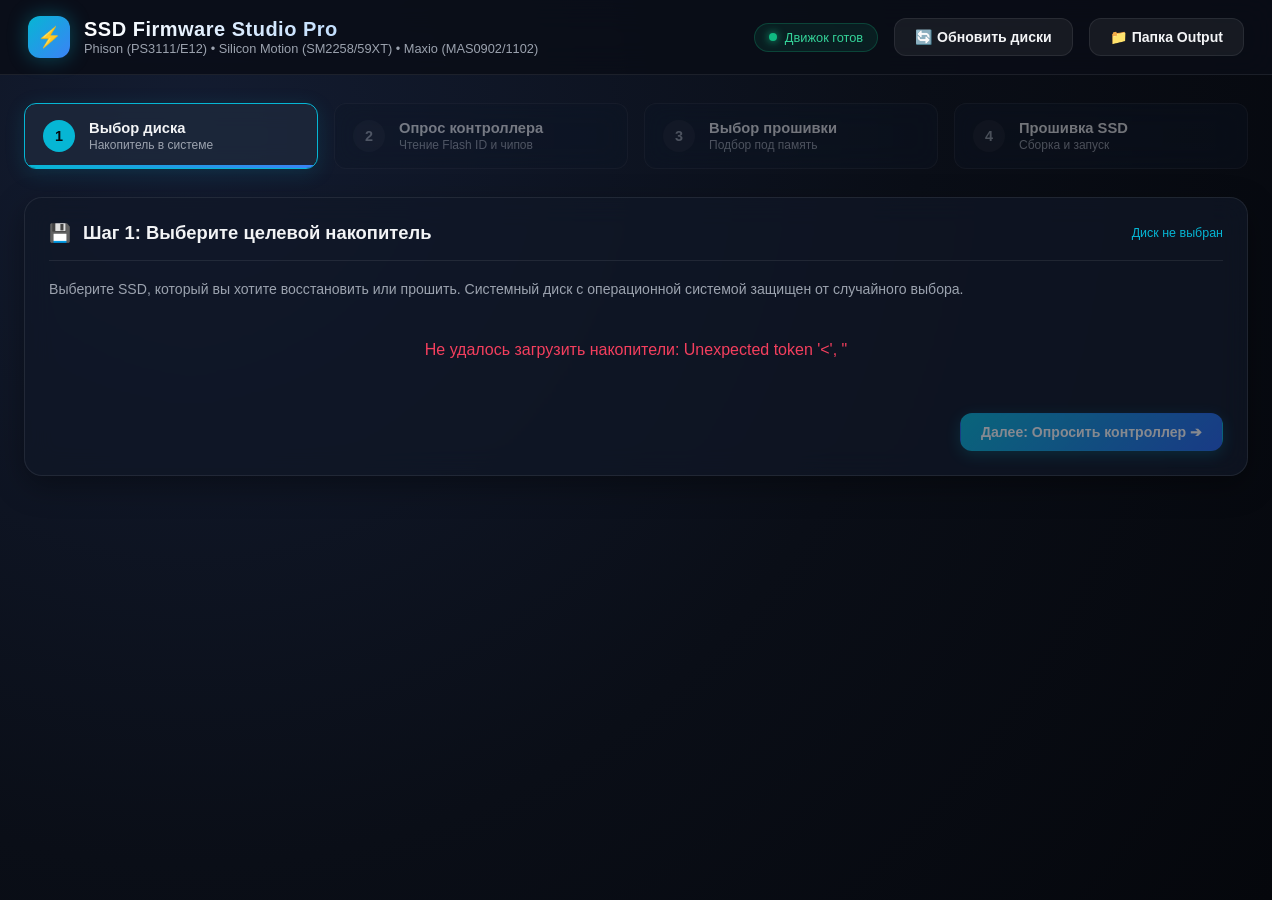
==== ui/index.html @ 4519d14f "Initial commit: SSD Firmware Studio Pro" ====
<!DOCTYPE html>
<html lang="ru">
<head>
  <meta charset="UTF-8">
  <meta name="viewport" content="width=device-width, initial-scale=1.0">
  <title>SSD Firmware Studio Pro — Phison / SMI / Maxio</title>
  <link rel="stylesheet" href="style.css">
</head>
<body>

  <!-- Top Header -->
  <header class="app-header">
    <div class="brand-section">
      <div class="brand-icon">⚡</div>
      <div class="brand-title">
        <h1>SSD Firmware Studio Pro</h1>
        <p>Phison (PS3111/E12) • Silicon Motion (SM2258/59XT) • Maxio (MAS0902/1102)</p>
      </div>
    </div>
    <div class="header-status">
      <div class="status-badge" id="systemStatusBadge">
        <span class="pulsing-dot"></span>
        <span id="statusText">Движок готов</span>
      </div>
      <button class="btn btn-secondary" id="btnRefreshDisks" title="Обновить список накопителей">🔄 Обновить диски</button>
      <button class="btn btn-secondary" id="btnOpenOutput" title="Открыть папку с прошивками и флешерами">📁 Папка Output</button>
    </div>
  </header>

  <!-- Main Container -->
  <main class="app-container">

    <!-- Step Wizard Nav -->
    <nav class="steps-nav" id="stepsNav">
      <div class="step-item active" data-step="1" id="stepTab1">
        <div class="step-num">1</div>
        <div class="step-content">
          <h3>Выбор диска</h3>
          <p>Накопитель в системе</p>
        </div>
      </div>
      <div class="step-item" data-step="2" id="stepTab2">
        <div class="step-num">2</div>
        <div class="step-content">
          <h3>Опрос контроллера</h3>
          <p>Чтение Flash ID и чипов</p>
        </div>
      </div>
      <div class="step-item" data-step="3" id="stepTab3">
        <div class="step-num">3</div>
        <div class="step-content">
          <h3>Выбор прошивки</h3>
          <p>Подбор под память</p>
        </div>
      </div>
      <div class="step-item" data-step="4" id="stepTab4">
        <div class="step-num">4</div>
        <div class="step-content">
          <h3>Прошивка SSD</h3>
          <p>Сборка и запуск</p>
        </div>
      </div>
    </nav>

    <!-- SECTION 1: DISK SELECTION -->
    <section class="panel-card" id="sectionStep1">
      <div class="panel-header">
        <div class="panel-title">
          <span class="icon-badge">💾</span>
          <h2>Шаг 1: Выберите целевой накопитель</h2>
        </div>
        <span class="diag-sub" id="selectedDiskSummary">Диск не выбран</span>
      </div>

      <p style="font-size: 0.88rem; color: var(--text-muted);">
        Выберите SSD, который вы хотите восстановить или прошить. Системный диск с операционной системой защищен от случайного выбора.
      </p>

      <div class="disk-grid" id="diskListGrid">
        <!-- Dynamically populated disk cards -->
        <div style="padding: 24px; color: var(--text-muted); text-align: center; grid-column: 1/-1;">
          Загрузка списка накопителей...
        </div>
      </div>

      <div style="display: flex; justify-content: flex-end; margin-top: 10px;">
        <button class="btn btn-primary" id="btnProceedToDetect" disabled>
          Далее: Опросить контроллер ➔
        </button>
      </div>
    </section>

    <!-- SECTION 2: PROBE & DETECT -->
    <section class="panel-card" id="sectionStep2" style="display: none;">
      <div class="panel-header">
        <div class="panel-title">
          <span class="icon-badge">🔍</span>
          <h2>Шаг 2: Диагностика и определение чипов</h2>
        </div>
        <div style="display: flex; gap: 10px;">
          <label style="display: flex; align-items: center; gap: 6px; font-size: 0.82rem; color: var(--text-muted); cursor: pointer;" title="Включайте ТОЛЬКО если тестовые контакты (ROM/JP1) уже физически замкнуты! На обычном диске вызовет сбой опроса.">
            <input type="checkbox" id="chkForceRomMode"> Принудительный ROM Mode (обход 'u')
          </label>
          <button class="btn btn-primary" id="btnRunProbe">⚡ Запустить опрос</button>
        </div>
      </div>

      <!-- Diagnostic Results Card -->
      <div class="diagnostic-grid" id="detectionResultGrid">
        <div class="diag-card">
          <span class="diag-label">Контроллер</span>
          <span class="diag-value" id="valController">—</span>
          <span class="diag-sub" id="valVendor">—</span>
        </div>
        <div class="diag-card">
          <span class="diag-label">NAND Flash ID (FID)</span>
          <span class="diag-value" id="valFlashId" style="font-family: monospace; font-size: 1rem;">—</span>
          <span class="diag-sub" id="valFlashDesc">—</span>
        </div>
        <div class="diag-card">
          <span class="diag-label">Текущая прошивка</span>
          <span class="diag-value" id="valCurrentFw">—</span>
          <span class="diag-sub" id="valDriveMode">Режим: Ожидание</span>
        </div>
      </div>

      <!-- Raw Diagnostic Log Toggle & Manual Paste -->
      <div style="display: flex; gap: 10px; margin-top: 6px; flex-wrap: wrap;">
        <button class="btn btn-secondary" id="btnToggleRawReport" style="font-size: 0.78rem; padding: 6px 12px;">
          Показать сырой отчет утилиты 📄
        </button>
        <button class="btn btn-secondary" id="btnToggleManualPaste" style="font-size: 0.78rem; padding: 6px 12px;">
          Вставить отчет вручную 📋
        </button>
      </div>

      <pre id="rawReportContainer" style="display: none; margin-top: 12px; background: #070b13; padding: 14px; border-radius: 8px; font-size: 0.76rem; max-height: 180px; overflow-y: auto; color: #a7f3d0; border: 1px solid var(--border-subtle);"></pre>

      <div id="manualPasteContainer" style="display: none; margin-top: 12px; background: #090d16; padding: 14px; border-radius: 8px; border: 1px solid var(--border-subtle);">
        <div style="font-size: 0.82rem; color: var(--text-muted); margin-bottom: 8px;">
          Вставьте сюда скопированный отчет (от smi_flash_id, phison_flash_id или jm_fid):
        </div>
        <textarea id="manualReportText" rows="6" placeholder="Вставьте текст отчета, например:
v0.569a
Drive: 4(ATA)
Model: R5SL480G
From smart : [SMI2258XT] [T0724A0 00] [HYNV4]
Controller : SM2258 bufferless
FlashID: 0xad,0x5e,0x29,0x22,0x10,0x90,0x0,0x0 - Hynix 3dv4-72L TLC 8k..." style="width: 100%; background: #030712; color: #e2e8f0; border: 1px solid var(--border-subtle); border-radius: 6px; padding: 10px; font-family: monospace; font-size: 0.78rem; resize: vertical; box-sizing: border-box;"></textarea>
        <div style="display: flex; justify-content: flex-end; gap: 10px; margin-top: 8px;">
          <button class="btn btn-primary" id="btnParseManualReport" style="font-size: 0.8rem; padding: 6px 16px;">
            🔍 Распознать и применить отчет
          </button>
        </div>
      </div>

      <div style="display: flex; justify-content: space-between; margin-top: 10px;">
        <button class="btn btn-secondary" id="btnBackToStep1">⬅ Назад к дискам</button>
        <div style="display: flex; gap: 10px;">
          <button class="btn btn-secondary" id="btnProceedManualFw" style="font-size: 0.85rem;" title="Перейти к выбору прошивки, если Flash ID не определяется автоматически (например, через USB-мост)">
            Выбрать прошивку вручную ➔
          </button>
          <button class="btn btn-primary" id="btnProceedToFw" disabled>
            Далее: Подобрать прошивку ➔
          </button>
        </div>
      </div>
    </section>

    <!-- SECTION 3: FIRMWARE SELECTION -->
    <section class="panel-card" id="sectionStep3" style="display: none;">
      <div class="panel-header">
        <div class="panel-title">
          <span class="icon-badge">📦</span>
          <h2>Шаг 3: Выбор подходящей прошивки</h2>
        </div>
        <div style="display: flex; gap: 12px; align-items: center;">
          <input type="text" id="fwSearchInput" placeholder="Поиск по названию или памяти..." 
                 style="background: #0f172a; border: 1px solid var(--border-subtle); color: #fff; padding: 8px 14px; border-radius: 8px; font-size: 0.85rem; width: 260px;">
          <span class="diag-sub" id="fwCountSummary">Найдено: 0</span>
        </div>
      </div>

      <div class="guide-box">
        <div class="guide-icon">💡</div>
        <div class="guide-text">
          <h4>Автоматический подбор под тип Flash-памяти</h4>
          <p>
            Список собран из локальной папки firmware. Зелёным отмечена та же серия, что уже стоит на диске. Файлы с сайтов сюда не подмешиваются.
          </p>
        </div>
      </div>

      <!-- Firmware candidates list -->
      <div class="firmware-list" id="firmwareCandidateList">
        <!-- Dynamically rendered -->
      </div>

      <div style="display: flex; justify-content: space-between; margin-top: 10px;">
        <button class="btn btn-secondary" id="btnBackToStep2">⬅ Назад к опросу</button>
        <button class="btn btn-primary" id="btnProceedToFlash" disabled>
          Далее: Подготовка и прошивка ➔
        </button>
      </div>
    </section>

    <!-- SECTION 4: FLASH & EXECUTION -->
    <section class="panel-card" id="sectionStep4" style="display: none;">
      <div class="panel-header">
        <div class="panel-title">
          <span class="icon-badge">🔥</span>
          <h2>Шаг 4: Сборка прошивальщика и запись</h2>
        </div>
        <span class="badge-tag tag-emerald" id="readyBadge">Конфигурация готова</span>
      </div>

      <!-- Action & Warning Info -->
      <div class="guide-box" style="background: rgba(239, 68, 68, 0.08); border-color: rgba(239, 68, 68, 0.25);">
        <div class="guide-icon" style="color: #f87171;">⚠️</div>
        <div class="guide-text">
          <h4 style="color: #fca5a5;">Важные правила безопасности при прошивке</h4>
          <p>
            1. Все пользовательские данные на накопителе будут безвозвратно удалены.<br>
            2. Если диск определялся как <b>SATFIRM S11</b> или <b>SM2258AB-ROM</b>, он уже готов к прошивке.<br>
            3. Если диск зависает при опросе — переведите его в тест-мод: замкните тест-поинты перемычкой, подключите питание, затем разомкните перемычку перед запуском записи.
          </p>
        </div>
      </div>

      <!-- Selected summary card -->
      <div class="diagnostic-grid">
        <div class="diag-card">
          <span class="diag-label">Целевой накопитель</span>
          <span class="diag-value" id="summaryTargetDisk">—</span>
          <span class="diag-sub" id="summaryBusType">—</span>
        </div>
        <div class="diag-card">
          <span class="diag-label">Выбранная прошивка</span>
          <span class="diag-value" id="summarySelectedFw" style="font-size: 0.95rem;">—</span>
          <span class="diag-sub" id="summaryFwNand">—</span>
        </div>
        <div class="diag-card">
          <span class="diag-label">Метод прошивки</span>
          <span class="diag-value" id="summaryMethod">Phison S11 Standalone Flasher</span>
          <span class="diag-sub">Автосборка исполняемого fw.exe</span>
        </div>
      </div>

      <div id="headerPickRow" style="display: none; align-items: center; gap: 12px; flex-wrap: wrap;">
        <label for="selHeaderType" style="font-size: 0.85rem; color: var(--text-muted);">Заголовок сборщика S11</label>
        <select id="selHeaderType" style="background: #0f172a; border: 1px solid var(--border-subtle); color: #fff; padding: 8px 12px; border-radius: 8px; font-size: 0.85rem;">
          <option value="">Выберите тип памяти</option>
          <option value="0t">Toshiba / Kioxia / Hynix / SanDisk (0t)</option>
          <option value="0m">Intel / Micron (0m)</option>
          <option value="0n">Intel / Micron, новые прошивки (0n)</option>
        </select>
      </div>

      <div style="display: flex; gap: 14px; align-items: center;">
        <button class="btn btn-emerald" id="btnBuildAndFlash" style="font-size: 1rem; padding: 12px 28px;">
          🚀 Собрать и запустить прошивальщик
        </button>
        <button class="btn btn-secondary" id="btnOpenCurrentOutputFolder">
          📂 Показать созданный fw.exe в проводнике
        </button>
      </div>

      <!-- Live Terminal Console -->
      <div class="terminal-window">
        <div class="terminal-header">
          <div class="terminal-dots">
            <span class="dot dot-red"></span>
            <span class="dot dot-yellow"></span>
            <span class="dot dot-green"></span>
          </div>
          <span>Системный журнал операций</span>
          <button id="btnClearLog" style="background: none; border: none; color: var(--text-muted); cursor: pointer; font-size: 0.75rem;">Очистить</button>
        </div>
        <div class="terminal-body" id="terminalLog">
          <div class="log-line log-info">[INFO] Система инициализирована. Выберите накопитель для начала работы.</div>
        </div>
      </div>

      <div style="display: flex; justify-content: flex-start; margin-top: 10px;">
        <button class="btn btn-secondary" id="btnBackToStep3">⬅ Назад к выбору прошивки</button>
      </div>
    </section>

  </main>

  <script src="app.js"></script>
</body>
</html>
---- ui/style.css ----
:root {
  --bg-primary: #0a0e17;
  --bg-secondary: #111827;
  --bg-card: rgba(17, 24, 39, 0.7);
  --bg-card-hover: rgba(31, 41, 55, 0.8);
  --border-subtle: rgba(255, 255, 255, 0.08);
  --border-focus: #3b82f6;
  
  --text-main: #f3f4f6;
  --text-muted: #9ca3af;
  --text-faint: #4b5563;
  
  --accent-cyan: #06b6d4;
  --accent-blue: #3b82f6;
  --accent-emerald: #10b981;
  --accent-amber: #f59e0b;
  --accent-rose: #f43f5e;
  --accent-purple: #8b5cf6;

  --glow-cyan: 0 0 20px rgba(6, 182, 212, 0.35);
  --glow-emerald: 0 0 20px rgba(16, 185, 129, 0.35);
  --glow-rose: 0 0 20px rgba(244, 63, 94, 0.35);

  --font-family: 'Segoe UI', -apple-system, BlinkMacSystemFont, Roboto, sans-serif;
  --radius-sm: 8px;
  --radius-md: 12px;
  --radius-lg: 18px;
}

* {
  margin: 0;
  padding: 0;
  box-sizing: border-box;
}

html {
  scrollbar-gutter: stable;
  overflow-y: scroll;
}

body {
  background: radial-gradient(circle at 15% 15%, #131c31 0%, #0a0e17 55%, #05070c 100%);
  color: var(--text-main);
  font-family: var(--font-family);
  min-height: 100vh;
  display: flex;
  flex-direction: column;
  overflow-x: hidden;
}

/* Scrollbars */
::-webkit-scrollbar {
  width: 8px;
  height: 8px;
}
::-webkit-scrollbar-track {
  background: rgba(0, 0, 0, 0.2);
}
::-webkit-scrollbar-thumb {
  background: rgba(255, 255, 255, 0.15);
  border-radius: 4px;
}
::-webkit-scrollbar-thumb:hover {
  background: rgba(255, 255, 255, 0.25);
}

/* App Header */
header.app-header {
  display: flex;
  justify-content: space-between;
  align-items: center;
  padding: 16px 28px;
  background: rgba(10, 14, 23, 0.85);
  backdrop-filter: blur(16px);
  border-bottom: 1px solid var(--border-subtle);
  position: sticky;
  top: 0;
  z-index: 100;
}

.brand-section {
  display: flex;
  align-items: center;
  gap: 14px;
}

.brand-icon {
  width: 42px;
  height: 42px;
  border-radius: var(--radius-md);
  background: linear-gradient(135deg, #06b6d4, #3b82f6);
  display: flex;
  align-items: center;
  justify-content: center;
  font-size: 20px;
  box-shadow: var(--glow-cyan);
}

.brand-title h1 {
  font-size: 1.25rem;
  font-weight: 700;
  letter-spacing: 0.5px;
  background: linear-gradient(90deg, #fff, #93c5fd);
  -webkit-background-clip: text;
  -webkit-text-fill-color: transparent;
}

.brand-title p {
  font-size: 0.8rem;
  color: var(--text-muted);
}

.header-status {
  display: flex;
  align-items: center;
  gap: 16px;
}

.status-badge {
  display: flex;
  align-items: center;
  gap: 8px;
  padding: 6px 14px;
  border-radius: 20px;
  font-size: 0.8rem;
  font-weight: 500;
  background: rgba(16, 185, 129, 0.1);
  border: 1px solid rgba(16, 185, 129, 0.25);
  color: #34d399;
}

.pulsing-dot {
  width: 8px;
  height: 8px;
  border-radius: 50%;
  background: #10b981;
  box-shadow: 0 0 8px #10b981;
  animation: pulse 2.5s ease-in-out infinite;
  flex-shrink: 0;
}

@keyframes pulse {
  0% { opacity: 0.5; box-shadow: 0 0 4px #10b981; }
  50% { opacity: 1; box-shadow: 0 0 12px #10b981; }
  100% { opacity: 0.5; box-shadow: 0 0 4px #10b981; }
}

/* Main Container */
main.app-container {
  max-width: 1300px;
  margin: 0 auto;
  width: 100%;
  padding: 28px 24px 60px 24px;
  display: flex;
  flex-direction: column;
  gap: 28px;
}

/* Steps Navigation */
.steps-nav {
  display: grid;
  grid-template-columns: repeat(4, 1fr);
  gap: 16px;
}

.step-item {
  background: var(--bg-card);
  backdrop-filter: blur(12px);
  border: 1px solid var(--border-subtle);
  border-radius: var(--radius-md);
  padding: 16px 18px;
  display: flex;
  align-items: center;
  gap: 14px;
  transition: background 0.15s ease, border-color 0.15s ease, box-shadow 0.15s ease;
  position: relative;
  overflow: hidden;
  cursor: pointer;
}

.step-item.active {
  background: rgba(30, 41, 59, 0.85);
  border-color: var(--accent-cyan);
  box-shadow: 0 4px 20px rgba(6, 182, 212, 0.15);
}

.step-item.locked {
  opacity: 0.45;
  cursor: default;
}

.step-item.active::after {
  content: '';
  position: absolute;
  bottom: 0;
  left: 0;
  right: 0;
  height: 3px;
  background: linear-gradient(90deg, var(--accent-cyan), var(--accent-blue));
}

.step-num {
  width: 32px;
  height: 32px;
  border-radius: 50%;
  background: rgba(255, 255, 255, 0.05);
  display: flex;
  align-items: center;
  justify-content: center;
  font-weight: 700;
  font-size: 0.9rem;
  color: var(--text-muted);
}

.step-item.active .step-num {
  background: var(--accent-cyan);
  color: #05070c;
  font-weight: 800;
}

.step-content h3 {
  font-size: 0.92rem;
  font-weight: 600;
  color: var(--text-main);
}

.step-content p {
  font-size: 0.75rem;
  color: var(--text-muted);
  margin-top: 2px;
}

/* Content Sections */
.panel-card {
  background: var(--bg-card);
  backdrop-filter: blur(14px);
  border: 1px solid var(--border-subtle);
  border-radius: var(--radius-lg);
  padding: 24px;
  display: flex;
  flex-direction: column;
  gap: 20px;
  box-shadow: 0 10px 30px rgba(0, 0, 0, 0.35);
}

.panel-header {
  display: flex;
  justify-content: space-between;
  align-items: center;
  border-bottom: 1px solid var(--border-subtle);
  padding-bottom: 16px;
}

.panel-title {
  display: flex;
  align-items: center;
  gap: 12px;
}

.panel-title h2 {
  font-size: 1.15rem;
  font-weight: 600;
}

.panel-title .icon-badge {
  font-size: 1.1rem;
}

/* Disk Grid */
.disk-grid {
  display: grid;
  grid-template-columns: repeat(auto-fill, minmax(290px, 1fr));
  gap: 16px;
}

.disk-card {
  background: rgba(15, 23, 42, 0.6);
  border: 1px solid var(--border-subtle);
  border-radius: var(--radius-md);
  padding: 18px;
  cursor: pointer;
  transition: all 0.25s ease;
  display: flex;
  flex-direction: column;
  gap: 12px;
  position: relative;
}

.disk-card:hover {
  background: var(--bg-card-hover);
  border-color: rgba(255, 255, 255, 0.25);
  box-shadow: 0 4px 16px rgba(0, 0, 0, 0.35);
}

.disk-card.selected {
  border-color: var(--accent-cyan);
  background: rgba(6, 182, 212, 0.08);
  box-shadow: 0 0 20px rgba(6, 182, 212, 0.2);
}

.disk-card.is-system {
  border-color: rgba(244, 63, 94, 0.3);
}

.disk-header-row {
  display: flex;
  justify-content: space-between;
  align-items: flex-start;
}

.disk-index {
  font-size: 0.8rem;
  font-weight: 700;
  color: var(--text-muted);
  background: rgba(255, 255, 255, 0.05);
  padding: 3px 8px;
  border-radius: var(--radius-sm);
}

.bus-badge {
  font-size: 0.75rem;
  font-weight: 600;
  padding: 3px 9px;
  border-radius: 12px;
  text-transform: uppercase;
}

.bus-sata { background: rgba(59, 130, 246, 0.15); color: #60a5fa; border: 1px solid rgba(59, 130, 246, 0.3); }
.bus-nvme { background: rgba(168, 85, 247, 0.15); color: #c084fc; border: 1px solid rgba(168, 85, 247, 0.3); }
.bus-usb { background: rgba(16, 185, 129, 0.15); color: #34d399; border: 1px solid rgba(16, 185, 129, 0.3); }

.disk-name {
  font-size: 0.98rem;
  font-weight: 600;
  white-space: nowrap;
  overflow: hidden;
  text-overflow: ellipsis;
}

.disk-meta {
  display: flex;
  justify-content: space-between;
  font-size: 0.82rem;
  color: var(--text-muted);
}

.disk-system-warn {
  display: flex;
  align-items: center;
  gap: 6px;
  font-size: 0.74rem;
  color: #fb7185;
  background: rgba(244, 63, 94, 0.1);
  padding: 5px 8px;
  border-radius: var(--radius-sm);
}

/* Buttons */
.btn {
  display: inline-flex;
  align-items: center;
  justify-content: center;
  gap: 8px;
  padding: 10px 20px;
  font-size: 0.88rem;
  font-weight: 600;
  border-radius: var(--radius-md);
  border: 1px solid transparent;
  cursor: pointer;
  transition: background 0.15s ease, border-color 0.15s ease, box-shadow 0.15s ease, filter 0.15s ease;
  outline: none;
  text-decoration: none;
}

.btn-primary {
  background: linear-gradient(135deg, #06b6d4, #2563eb);
  color: #fff;
  box-shadow: 0 4px 15px rgba(6, 182, 212, 0.3);
}

.btn-primary:hover:not(:disabled) {
  box-shadow: 0 0 20px rgba(6, 182, 212, 0.5);
  filter: brightness(1.1);
}

.btn-primary:disabled {
  opacity: 0.5;
  cursor: not-allowed;
}

#btnRunProbe {
  min-width: 180px;
}

.btn-secondary {
  background: rgba(255, 255, 255, 0.06);
  border-color: var(--border-subtle);
  color: var(--text-main);
}

.btn-secondary:hover {
  background: rgba(255, 255, 255, 0.12);
}

.btn-emerald {
  background: linear-gradient(135deg, #10b981, #059669);
  color: #fff;
  box-shadow: var(--glow-emerald);
}

.btn-emerald:hover:not(:disabled) {
  box-shadow: 0 0 25px rgba(16, 185, 129, 0.5);
  filter: brightness(1.1);
}

/* Detection Overview Grid */
.diagnostic-grid {
  display: grid;
  grid-template-columns: repeat(auto-fit, minmax(260px, 1fr));
  gap: 16px;
}

.diag-card {
  background: rgba(15, 23, 42, 0.5);
  border: 1px solid var(--border-subtle);
  border-radius: var(--radius-md);
  padding: 16px;
  display: flex;
  flex-direction: column;
  gap: 6px;
}

.diag-label {
  font-size: 0.78rem;
  color: var(--text-muted);
  text-transform: uppercase;
  letter-spacing: 0.5px;
}

.diag-value {
  font-size: 1.15rem;
  font-weight: 700;
  color: #fff;
}

.diag-sub {
  font-size: 0.78rem;
  color: var(--accent-cyan);
}

/* Firmware Candidates List */
.firmware-list {
  display: flex;
  flex-direction: column;
  gap: 12px;
  max-height: 420px;
  overflow-y: auto;
  padding-right: 6px;
}

.fw-card {
  background: rgba(15, 23, 42, 0.5);
  border: 1px solid var(--border-subtle);
  border-radius: var(--radius-md);
  padding: 14px 18px;
  display: flex;
  justify-content: space-between;
  align-items: center;
  cursor: pointer;
  transition: all 0.2s ease;
}

.fw-card:hover {
  background: rgba(30, 41, 59, 0.7);
  border-color: rgba(255, 255, 255, 0.2);
}

.fw-card.selected {
  background: rgba(6, 182, 212, 0.1);
  border-color: var(--accent-cyan);
}

.fw-info {
  display: flex;
  flex-direction: column;
  gap: 4px;
}

.fw-title {
  font-size: 0.95rem;
  font-weight: 600;
  display: flex;
  align-items: center;
  gap: 10px;
}

.badge-tag {
  font-size: 0.72rem;
  font-weight: 600;
  padding: 2px 8px;
  border-radius: 10px;
}

.tag-emerald { background: rgba(16, 185, 129, 0.15); color: #34d399; border: 1px solid rgba(16, 185, 129, 0.3); }
.tag-blue { background: rgba(59, 130, 246, 0.15); color: #60a5fa; border: 1px solid rgba(59, 130, 246, 0.3); }
.tag-gray { background: rgba(156, 163, 175, 0.15); color: #9ca3af; border: 1px solid rgba(156, 163, 175, 0.2); }

.fw-meta {
  font-size: 0.78rem;
  color: var(--text-muted);
  display: flex;
  gap: 16px;
}

/* Terminal / Log Output */
.terminal-window {
  background: #060911;
  border: 1px solid var(--border-subtle);
  border-radius: var(--radius-md);
  overflow: hidden;
  font-family: 'Consolas', 'Courier New', monospace;
}

.terminal-header {
  background: #0d131f;
  padding: 8px 14px;
  display: flex;
  justify-content: space-between;
  align-items: center;
  font-size: 0.78rem;
  color: var(--text-muted);
  border-bottom: 1px solid var(--border-subtle);
}

.terminal-dots {
  display: flex;
  gap: 6px;
}
.dot { width: 10px; height: 10px; border-radius: 50%; }
.dot-red { background: #ef4444; }
.dot-yellow { background: #f59e0b; }
.dot-green { background: #10b981; }

.terminal-body {
  padding: 14px;
  height: 180px;
  overflow-y: auto;
  font-size: 0.82rem;
  line-height: 1.5;
  color: #a7f3d0;
}

.log-line {
  margin-bottom: 3px;
  word-break: break-all;
}
.log-info { color: #93c5fd; }
.log-success { color: #34d399; }
.log-warn { color: #fcd34d; }
.log-err { color: #f87171; }

/* Guide / Instructions Box */
.guide-box {
  background: rgba(245, 158, 11, 0.08);
  border: 1px solid rgba(245, 158, 11, 0.25);
  border-radius: var(--radius-md);
  padding: 16px;
  display: flex;
  gap: 14px;
}

.guide-icon {
  font-size: 24px;
  color: #f59e0b;
}

.guide-text h4 {
  font-size: 0.95rem;
  font-weight: 600;
  color: #fbbf24;
  margin-bottom: 4px;
}

.guide-text p {
  font-size: 0.82rem;
  color: #e5e7eb;
  line-height: 1.45;
}

/* Modal */
.modal-overlay {
  position: fixed;
  inset: 0;
  background: rgba(0, 0, 0, 0.75);
  backdrop-filter: blur(8px);
  display: flex;
  align-items: center;
  justify-content: center;
  z-index: 1000;
  opacity: 0;
  pointer-events: none;
  transition: all 0.25s ease;
}

.modal-overlay.open {
  opacity: 1;
  pointer-events: auto;
}

.modal-box {
  background: #111827;
  border: 1px solid var(--border-subtle);
  border-radius: var(--radius-lg);
  width: 90%;
  max-width: 580px;
  padding: 24px;
  box-shadow: 0 20px 50px rgba(0, 0, 0, 0.6);
  display: flex;
  flex-direction: column;
  gap: 18px;
}
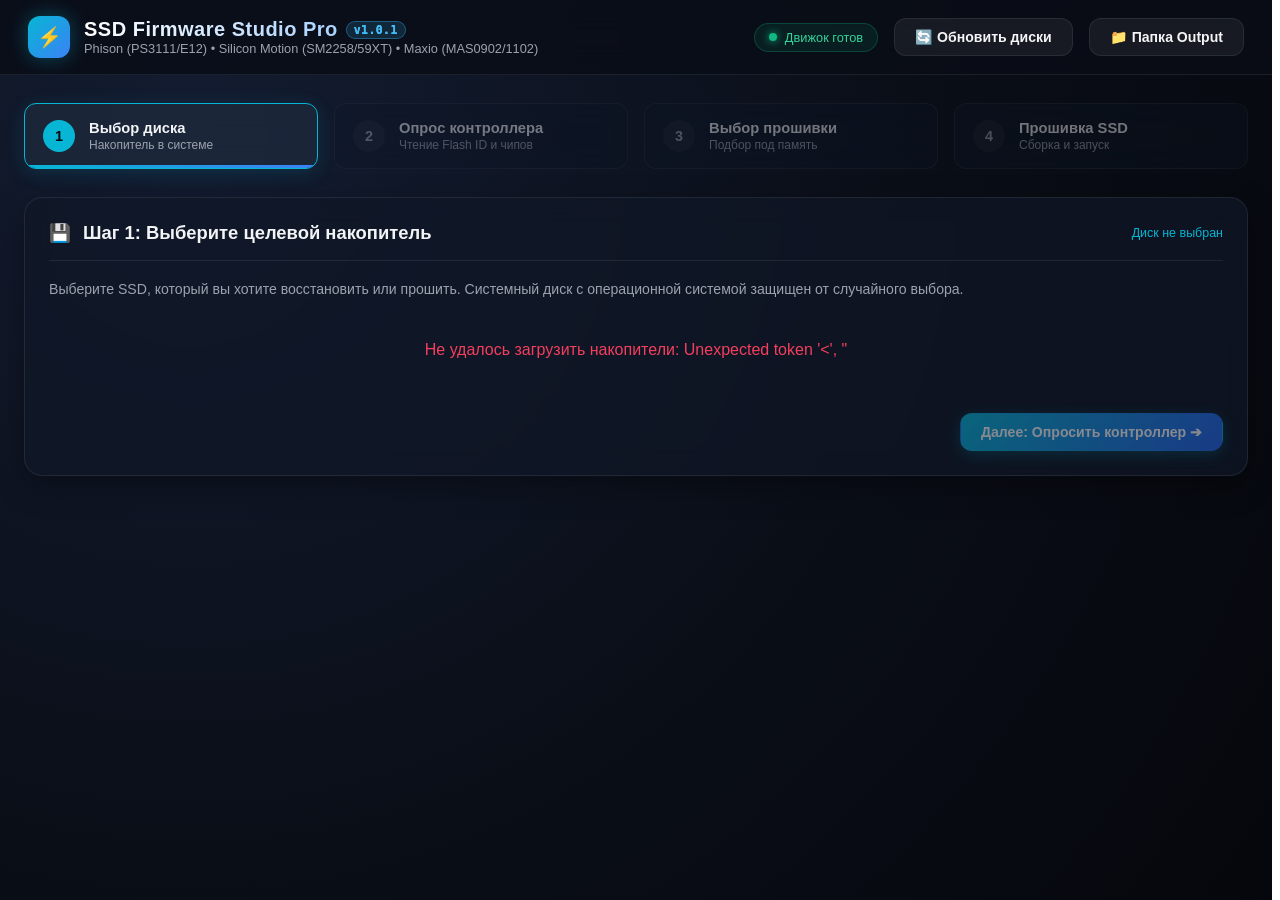
==== commit f1f50c21: "feat: add application versioning (v1.0.1) across UI, CLI, APIs and logs" ====
--- a/ui/index.html
+++ b/ui/index.html
@@ -13,7 +13,7 @@
     <div class="brand-section">
       <div class="brand-icon">⚡</div>
       <div class="brand-title">
-        <h1>SSD Firmware Studio Pro</h1>
+        <h1>SSD Firmware Studio Pro <span class="app-version" id="appVersionTag">v1.0.1</span></h1>
         <p>Phison (PS3111/E12) • Silicon Motion (SM2258/59XT) • Maxio (MAS0902/1102)</p>
       </div>
     </div>
--- a/ui/style.css
+++ b/ui/style.css
@@ -103,6 +103,22 @@
   background: linear-gradient(90deg, #fff, #93c5fd);
   -webkit-background-clip: text;
   -webkit-text-fill-color: transparent;
+  display: inline-flex;
+  align-items: center;
+}
+
+.app-version {
+  font-size: 0.72rem;
+  font-weight: 600;
+  letter-spacing: 0.4px;
+  padding: 1px 7px;
+  margin-left: 8px;
+  border-radius: 9999px;
+  background: rgba(56, 189, 248, 0.15);
+  border: 1px solid rgba(56, 189, 248, 0.35);
+  color: #38bdf8;
+  -webkit-text-fill-color: #38bdf8;
+  font-family: ui-monospace, SFMono-Regular, Menlo, Monaco, Consolas, monospace;
 }
 
 .brand-title p {
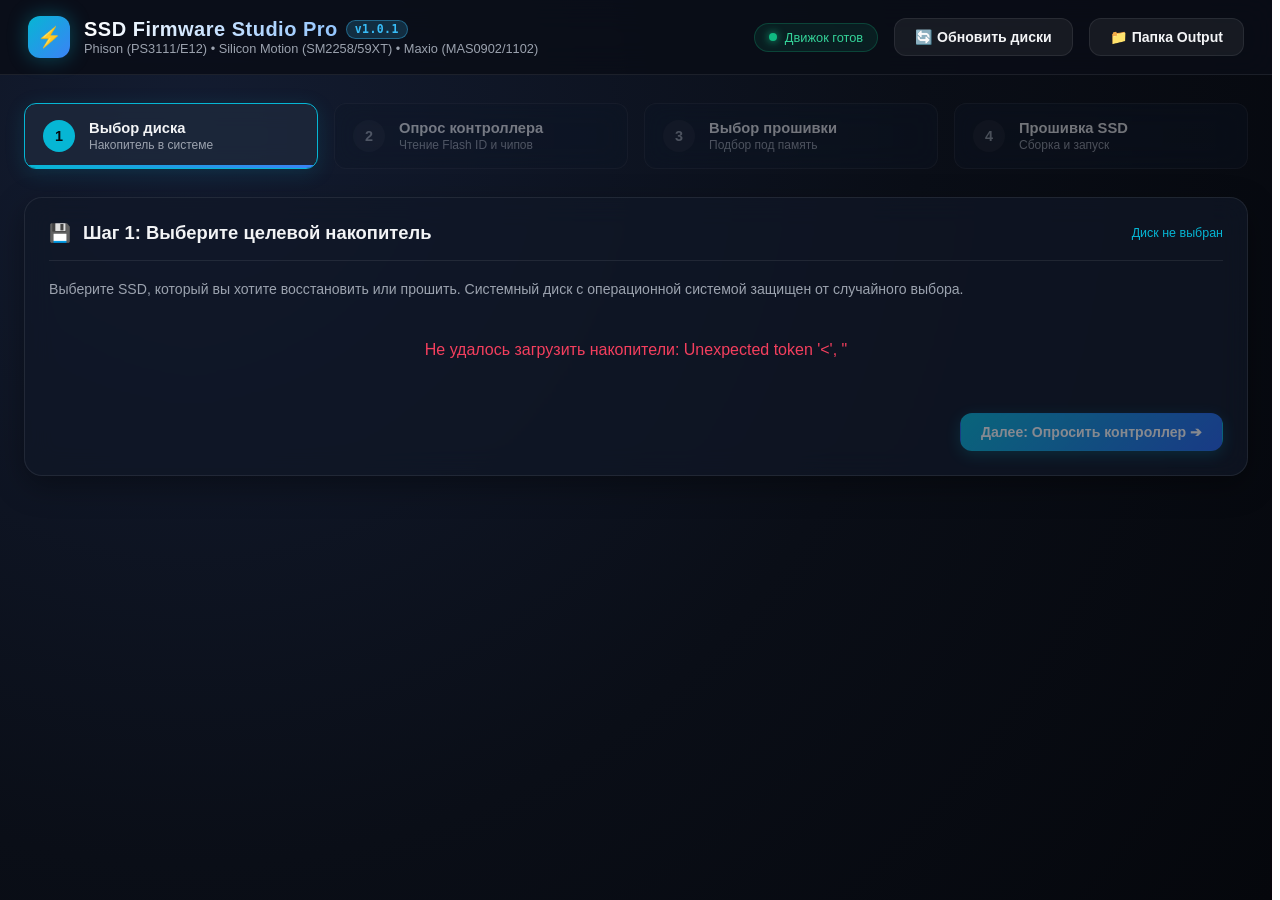
==== commit b919cc77: "fix(ui): unnest version badge from gradient heading for clear visibility" ====
--- a/ui/index.html
+++ b/ui/index.html
@@ -13,7 +13,10 @@
     <div class="brand-section">
       <div class="brand-icon">⚡</div>
       <div class="brand-title">
-        <h1>SSD Firmware Studio Pro <span class="app-version" id="appVersionTag">v1.0.1</span></h1>
+        <div style="display: flex; align-items: center; gap: 8px;">
+          <h1>SSD Firmware Studio Pro</h1>
+          <span class="app-version" id="appVersionTag">v1.0.1</span>
+        </div>
         <p>Phison (PS3111/E12) • Silicon Motion (SM2258/59XT) • Maxio (MAS0902/1102)</p>
       </div>
     </div>
--- a/ui/style.css
+++ b/ui/style.css
@@ -111,14 +111,13 @@
   font-size: 0.72rem;
   font-weight: 600;
   letter-spacing: 0.4px;
-  padding: 1px 7px;
-  margin-left: 8px;
+  padding: 2px 8px;
   border-radius: 9999px;
-  background: rgba(56, 189, 248, 0.15);
-  border: 1px solid rgba(56, 189, 248, 0.35);
+  background: rgba(56, 189, 248, 0.18);
+  border: 1px solid rgba(56, 189, 248, 0.4);
   color: #38bdf8;
-  -webkit-text-fill-color: #38bdf8;
   font-family: ui-monospace, SFMono-Regular, Menlo, Monaco, Consolas, monospace;
+  line-height: 1.2;
 }
 
 .brand-title p {
